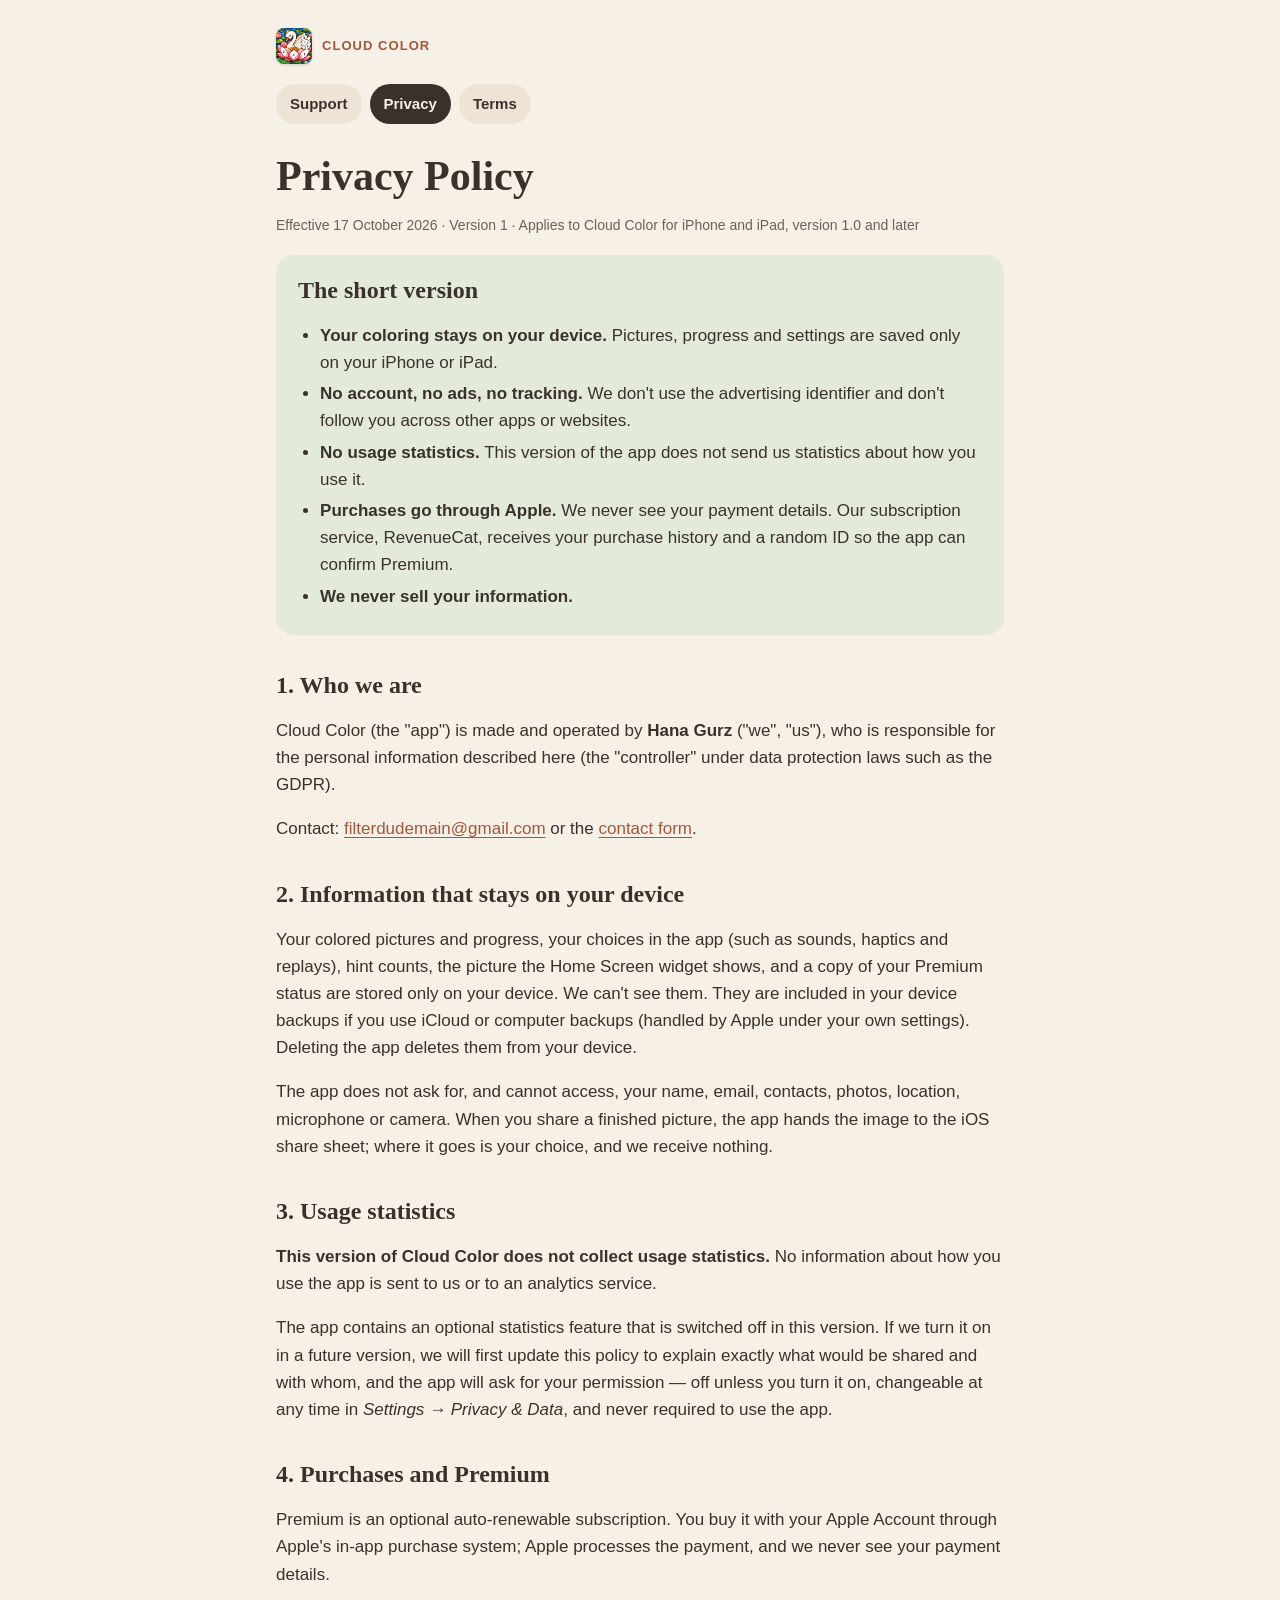
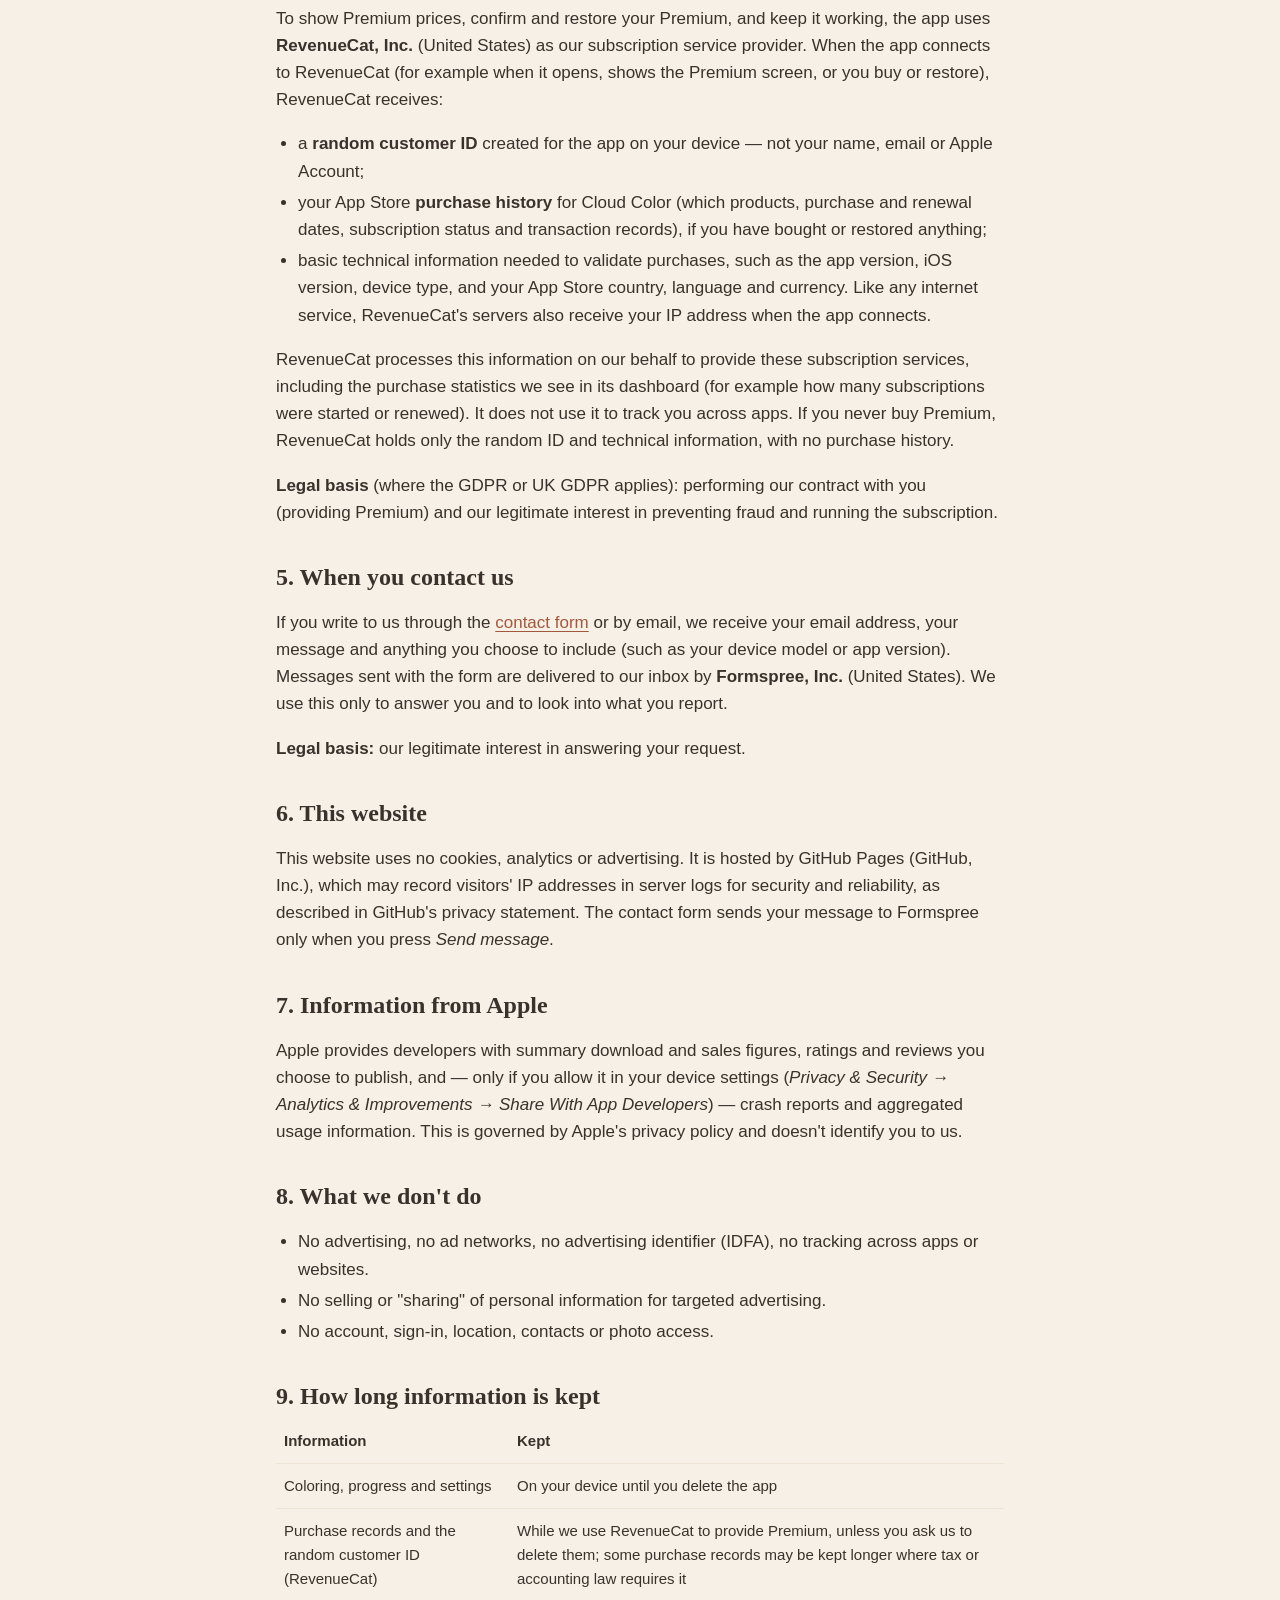
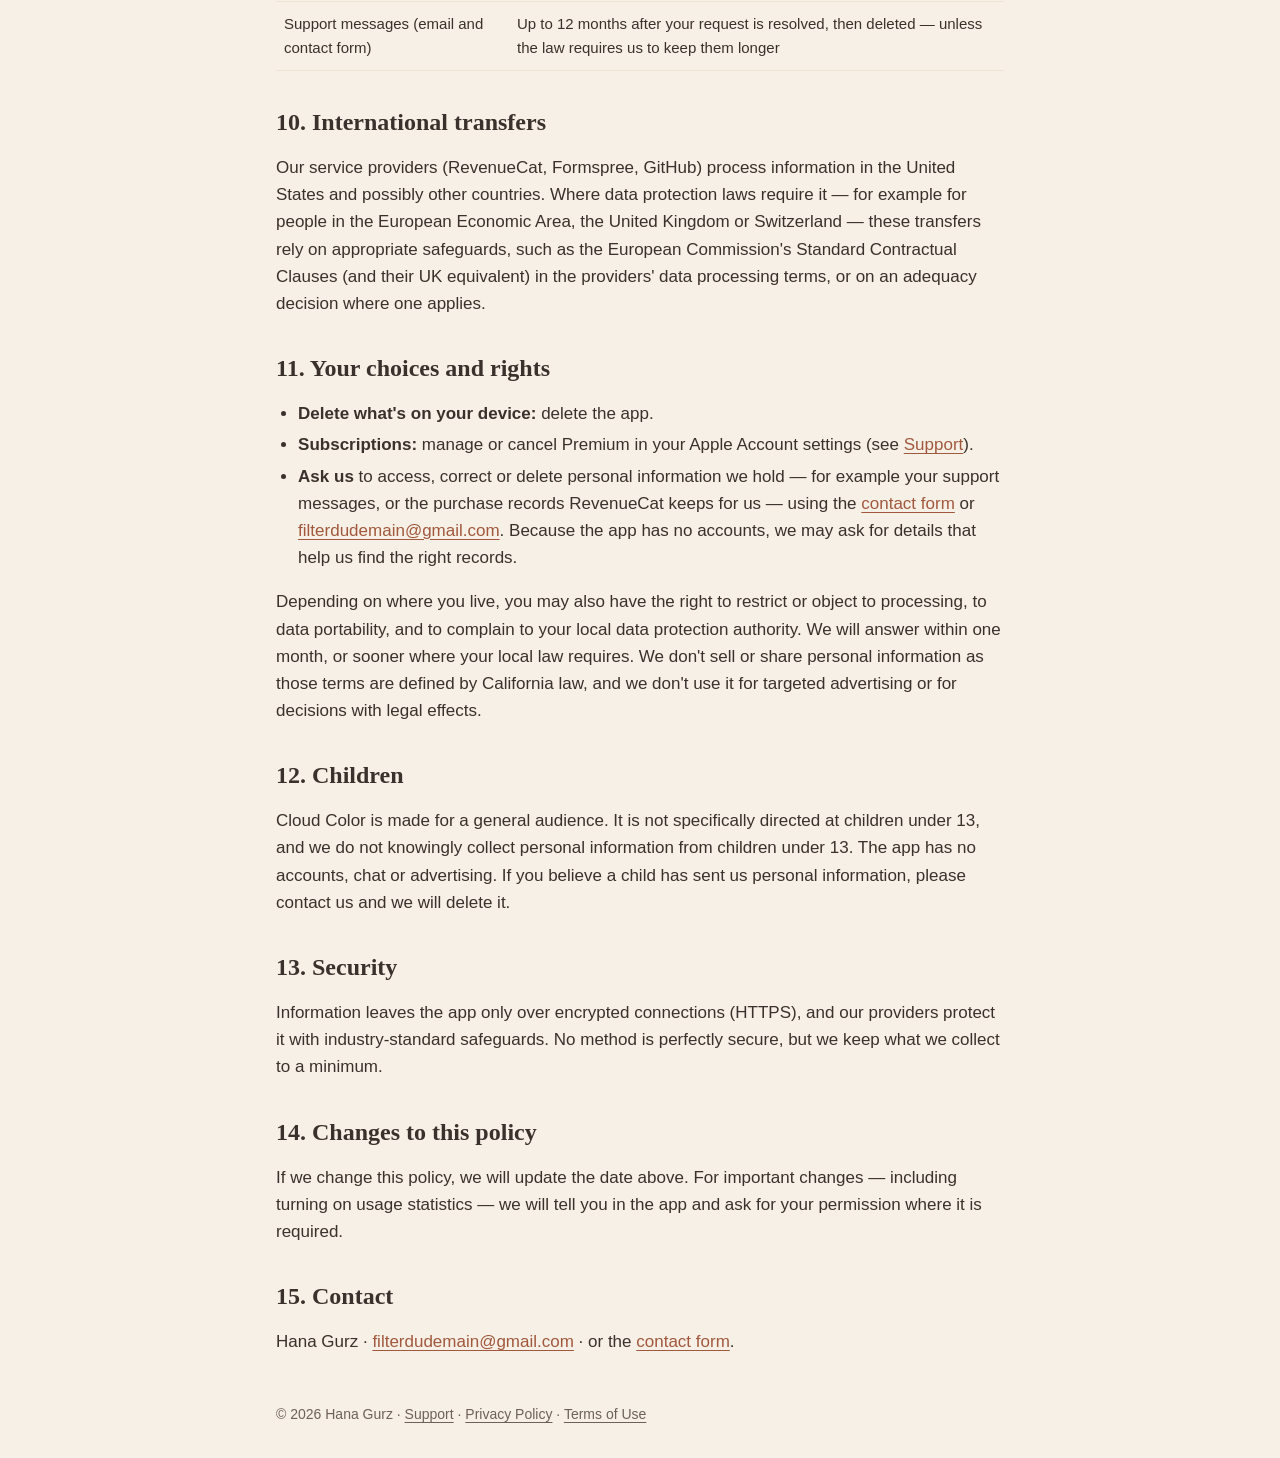
==== privacy/index.html @ 75141dd7 "Cloud Color support and privacy website" ====
<!doctype html>
<html lang="en">
<head>
<meta charset="utf-8">
<meta name="viewport" content="width=device-width, initial-scale=1">
<title>Privacy Policy · Cloud Color</title>
<meta name="description" content="How Cloud Color handles your information: your coloring stays on your device, no account, no ads, no tracking.">
<link rel="icon" href="../assets/favicon-32.png" type="image/png">
<link rel="apple-touch-icon" href="../assets/apple-touch-icon.png">
<link rel="stylesheet" href="../assets/style.css">
</head>
<body>
<div class="wrap">
<header class="site">
  <a class="brand" href="../"><img src="../assets/icon-256.png" alt="" width="36" height="36">Cloud Color</a>
  <nav class="site" aria-label="Site">
    <a href="../support/">Support</a>
    <a href="../privacy/" aria-current="page">Privacy</a>
    <a href="../terms/">Terms</a>
  </nav>
</header>

<main>
<h1>Privacy Policy</h1>
<p class="meta">Effective 17 October 2026 · Version 1 · Applies to Cloud Color for iPhone and iPad, version 1.0 and later</p>

<div class="card soft">
  <h2 style="margin-top:0">The short version</h2>
  <ul>
    <li><strong>Your coloring stays on your device.</strong> Pictures, progress and settings are saved only on your iPhone or iPad.</li>
    <li><strong>No account, no ads, no tracking.</strong> We don't use the advertising identifier and don't follow you across other apps or websites.</li>
    <li><strong>No usage statistics.</strong> This version of the app does not send us statistics about how you use it.</li>
    <li><strong>Purchases go through Apple.</strong> We never see your payment details. Our subscription service, RevenueCat, receives your purchase history and a random ID so the app can confirm Premium.</li>
    <li><strong>We never sell your information.</strong></li>
  </ul>
</div>

<h2 id="who">1. Who we are</h2>
<p>Cloud Color (the "app") is made and operated by <strong>Hana Gurz</strong> ("we", "us"), who is responsible for the personal information described here (the "controller" under data protection laws such as the GDPR).</p>
<p>Contact: <a href="mailto:filterdudemain@gmail.com">filterdudemain@gmail.com</a> or the <a href="../support/#contact">contact form</a>.</p>

<h2 id="device">2. Information that stays on your device</h2>
<p>Your colored pictures and progress, your choices in the app (such as sounds, haptics and replays), hint counts, the picture the Home Screen widget shows, and a copy of your Premium status are stored only on your device. We can't see them. They are included in your device backups if you use iCloud or computer backups (handled by Apple under your own settings). Deleting the app deletes them from your device.</p>
<p>The app does not ask for, and cannot access, your name, email, contacts, photos, location, microphone or camera. When you share a finished picture, the app hands the image to the iOS share sheet; where it goes is your choice, and we receive nothing.</p>

<h2 id="statistics">3. Usage statistics</h2>
<p><strong>This version of Cloud Color does not collect usage statistics.</strong> No information about how you use the app is sent to us or to an analytics service.</p>
<p>The app contains an optional statistics feature that is switched off in this version. If we turn it on in a future version, we will first update this policy to explain exactly what would be shared and with whom, and the app will ask for your permission — off unless you turn it on, changeable at any time in <em>Settings → Privacy &amp; Data</em>, and never required to use the app.</p>

<h2 id="purchases">4. Purchases and Premium</h2>
<p>Premium is an optional auto-renewable subscription. You buy it with your Apple Account through Apple's in-app purchase system; Apple processes the payment, and we never see your payment details.</p>
<p>To show Premium prices, confirm and restore your Premium, and keep it working, the app uses <strong>RevenueCat, Inc.</strong> (United States) as our subscription service provider. When the app connects to RevenueCat (for example when it opens, shows the Premium screen, or you buy or restore), RevenueCat receives:</p>
<ul>
  <li>a <strong>random customer ID</strong> created for the app on your device — not your name, email or Apple Account;</li>
  <li>your App Store <strong>purchase history</strong> for Cloud Color (which products, purchase and renewal dates, subscription status and transaction records), if you have bought or restored anything;</li>
  <li>basic technical information needed to validate purchases, such as the app version, iOS version, device type, and your App Store country, language and currency. Like any internet service, RevenueCat's servers also receive your IP address when the app connects.</li>
</ul>
<p>RevenueCat processes this information on our behalf to provide these subscription services, including the purchase statistics we see in its dashboard (for example how many subscriptions were started or renewed). It does not use it to track you across apps. If you never buy Premium, RevenueCat holds only the random ID and technical information, with no purchase history.</p>
<p><strong>Legal basis</strong> (where the GDPR or UK GDPR applies): performing our contract with you (providing Premium) and our legitimate interest in preventing fraud and running the subscription.</p>

<h2 id="support">5. When you contact us</h2>
<p>If you write to us through the <a href="../support/#contact">contact form</a> or by email, we receive your email address, your message and anything you choose to include (such as your device model or app version). Messages sent with the form are delivered to our inbox by <strong>Formspree, Inc.</strong> (United States). We use this only to answer you and to look into what you report.</p>
<p><strong>Legal basis:</strong> our legitimate interest in answering your request.</p>

<h2 id="website">6. This website</h2>
<p>This website uses no cookies, analytics or advertising. It is hosted by GitHub Pages (GitHub, Inc.), which may record visitors' IP addresses in server logs for security and reliability, as described in GitHub's privacy statement. The contact form sends your message to Formspree only when you press <em>Send message</em>.</p>

<h2 id="apple">7. Information from Apple</h2>
<p>Apple provides developers with summary download and sales figures, ratings and reviews you choose to publish, and — only if you allow it in your device settings (<em>Privacy &amp; Security → Analytics &amp; Improvements → Share With App Developers</em>) — crash reports and aggregated usage information. This is governed by Apple's privacy policy and doesn't identify you to us.</p>

<h2 id="dont">8. What we don't do</h2>
<ul>
  <li>No advertising, no ad networks, no advertising identifier (IDFA), no tracking across apps or websites.</li>
  <li>No selling or "sharing" of personal information for targeted advertising.</li>
  <li>No account, sign-in, location, contacts or photo access.</li>
</ul>

<h2 id="retention">9. How long information is kept</h2>
<div class="table-scroll">
<table>
  <thead><tr><th>Information</th><th>Kept</th></tr></thead>
  <tbody>
    <tr><td>Coloring, progress and settings</td><td>On your device until you delete the app</td></tr>
    <tr><td>Purchase records and the random customer ID (RevenueCat)</td><td>While we use RevenueCat to provide Premium, unless you ask us to delete them; some purchase records may be kept longer where tax or accounting law requires it</td></tr>
    <tr><td>Support messages (email and contact form)</td><td>Up to 12 months after your request is resolved, then deleted — unless the law requires us to keep them longer</td></tr>
  </tbody>
</table>
</div>

<h2 id="transfers">10. International transfers</h2>
<p>Our service providers (RevenueCat, Formspree, GitHub) process information in the United States and possibly other countries. Where data protection laws require it — for example for people in the European Economic Area, the United Kingdom or Switzerland — these transfers rely on appropriate safeguards, such as the European Commission's Standard Contractual Clauses (and their UK equivalent) in the providers' data processing terms, or on an adequacy decision where one applies.</p>

<h2 id="rights">11. Your choices and rights</h2>
<ul>
  <li><strong>Delete what's on your device:</strong> delete the app.</li>
  <li><strong>Subscriptions:</strong> manage or cancel Premium in your Apple Account settings (see <a href="../support/#billing">Support</a>).</li>
  <li><strong>Ask us</strong> to access, correct or delete personal information we hold — for example your support messages, or the purchase records RevenueCat keeps for us — using the <a href="../support/#contact">contact form</a> or <a href="mailto:filterdudemain@gmail.com">filterdudemain@gmail.com</a>. Because the app has no accounts, we may ask for details that help us find the right records.</li>
</ul>
<p>Depending on where you live, you may also have the right to restrict or object to processing, to data portability, and to complain to your local data protection authority. We will answer within one month, or sooner where your local law requires. We don't sell or share personal information as those terms are defined by California law, and we don't use it for targeted advertising or for decisions with legal effects.</p>

<h2 id="children">12. Children</h2>
<p>Cloud Color is made for a general audience. It is not specifically directed at children under 13, and we do not knowingly collect personal information from children under 13. The app has no accounts, chat or advertising. If you believe a child has sent us personal information, please contact us and we will delete it.</p>

<h2 id="security">13. Security</h2>
<p>Information leaves the app only over encrypted connections (HTTPS), and our providers protect it with industry-standard safeguards. No method is perfectly secure, but we keep what we collect to a minimum.</p>

<h2 id="changes">14. Changes to this policy</h2>
<p>If we change this policy, we will update the date above. For important changes — including turning on usage statistics — we will tell you in the app and ask for your permission where it is required.</p>

<h2 id="contact">15. Contact</h2>
<p>Hana Gurz · <a href="mailto:filterdudemain@gmail.com">filterdudemain@gmail.com</a> · or the <a href="../support/#contact">contact form</a>.</p>
</main>

<footer class="site">
  <p>© 2026 Hana Gurz · <a href="../support/">Support</a> · <a href="../privacy/">Privacy Policy</a> · <a href="../terms/">Terms of Use</a></p>
</footer>
</div>
</body>
</html>
---- assets/style.css ----
/* Legal and support site for Cloud Color. Plain static CSS: no fonts, scripts, cookies or trackers loaded from elsewhere. */
:root {
  --bg: #F6F0E6;
  --paper: #FFFCF7;
  --oatmeal: #EDE4D6;
  --ink: #3B312C;
  --ink-2: #6E6158;
  --terracotta: #A2583D;
  --sage: #5B7652;
  --sage-soft: #E3EADA;
  --gold-soft: #F7EDD3;
  --radius: 18px;
}
@media (prefers-color-scheme: dark) {
  :root:not([data-theme="light"]) {
    --bg: #221D1A;
    --paper: #2D2622;
    --oatmeal: #3A322D;
    --ink: #F3ECE2;
    --ink-2: #C9BCAE;
    --terracotta: #E59A7B;
    --sage: #A9C39C;
    --sage-soft: #2F3A2B;
    --gold-soft: #3A3122;
  }
}
* { box-sizing: border-box; }
html { -webkit-text-size-adjust: 100%; }
body {
  margin: 0;
  background: var(--bg);
  color: var(--ink);
  font: 17px/1.6 ui-rounded, -apple-system, BlinkMacSystemFont, "Segoe UI", Roboto, "Helvetica Neue", Arial, sans-serif;
}
a { color: var(--terracotta); text-underline-offset: 3px; }
a:focus-visible, button:focus-visible, input:focus-visible, select:focus-visible, textarea:focus-visible {
  outline: 3px solid var(--sage); outline-offset: 2px;
}
.wrap { max-width: 760px; margin: 0 auto; padding: 0 16px; }
header.site { padding: 28px 0 8px; }
header.site .brand { display: inline-flex; align-items: center; gap: 10px; font-weight: 700; letter-spacing: .08em; text-transform: uppercase; font-size: 13px; color: var(--terracotta); text-decoration: none; }
header.site .brand img { width: 36px; height: 36px; border-radius: 22%; box-shadow: 0 1px 3px rgba(0,0,0,.15); }
.hero { display: flex; align-items: center; gap: 20px; margin-top: 18px; }
.hero img { width: 104px; height: 104px; border-radius: 22%; box-shadow: 0 6px 18px rgba(59,49,44,.18); flex: none; }
.hero h1 { margin: 0; }
@media (max-width: 480px) { .hero { flex-direction: column; align-items: flex-start; gap: 14px; } .hero img { width: 84px; height: 84px; } }
.steps li { margin: 6px 0; }
nav.site { display: flex; flex-wrap: wrap; gap: 8px; margin-top: 12px; }
nav.site a {
  text-decoration: none; color: var(--ink); background: var(--oatmeal);
  padding: 8px 14px; border-radius: 999px; font-size: 15px; font-weight: 600;
}
nav.site a[aria-current="page"] { background: var(--ink); color: var(--bg); }
h1 { font-family: ui-serif, Georgia, "Times New Roman", serif; font-size: clamp(30px, 6vw, 42px); line-height: 1.15; margin: 20px 0 6px; }
h2 { font-family: ui-serif, Georgia, "Times New Roman", serif; font-size: 24px; line-height: 1.25; margin: 36px 0 8px; }
h3 { font-size: 18px; margin: 22px 0 4px; }
.lede { color: var(--ink-2); font-size: 18px; margin-top: 0; }
.meta { color: var(--ink-2); font-size: 14px; }
.card { background: var(--paper); border-radius: var(--radius); padding: 20px 22px; margin: 18px 0; box-shadow: 0 1px 0 rgba(0,0,0,.04); }
.card.soft { background: var(--sage-soft); }
.card.note { background: var(--gold-soft); }
.card > :first-child { margin-top: 0; }
.card > :last-child { margin-bottom: 0; }
ul, ol { padding-left: 1.3em; }
li { margin: 4px 0; }
table { width: 100%; border-collapse: collapse; font-size: 15px; }
th, td { text-align: left; vertical-align: top; padding: 10px 8px; border-bottom: 1px solid var(--oatmeal); }
th { font-weight: 700; }
.table-scroll { overflow-x: auto; }
.placeholder { background: var(--gold-soft); border-radius: 6px; padding: 0 4px; font-weight: 600; }
details { background: var(--paper); border-radius: var(--radius); padding: 14px 18px; margin: 10px 0; }
details summary { cursor: pointer; font-weight: 700; }
details[open] summary { margin-bottom: 6px; }
form .field { margin: 14px 0; }
label { display: block; font-weight: 600; margin-bottom: 6px; }
.hint { display: block; color: var(--ink-2); font-size: 14px; font-weight: 400; margin-top: 2px; }
input[type="email"], input[type="text"], select, textarea {
  min-height: 48px;
  width: 100%; font: inherit; color: var(--ink); background: var(--bg);
  border: 1.5px solid var(--oatmeal); border-radius: 12px; padding: 10px 12px;
}
textarea { min-height: 150px; resize: vertical; }
button {
  font: inherit; font-weight: 700; color: var(--bg); background: var(--ink);
  border: 0; border-radius: 999px; padding: 12px 26px; cursor: pointer; min-height: 48px;
}
button[disabled] { opacity: .6; cursor: progress; }
.hidden { position: absolute; left: -9999px; width: 1px; height: 1px; overflow: hidden; }
.status { margin-top: 14px; font-weight: 600; }
.status.ok { color: var(--sage); }
.status.error { color: var(--terracotta); }
.required { color: var(--terracotta); }
footer.site { margin: 48px 0 32px; color: var(--ink-2); font-size: 14px; }
footer.site a { color: var(--ink-2); }
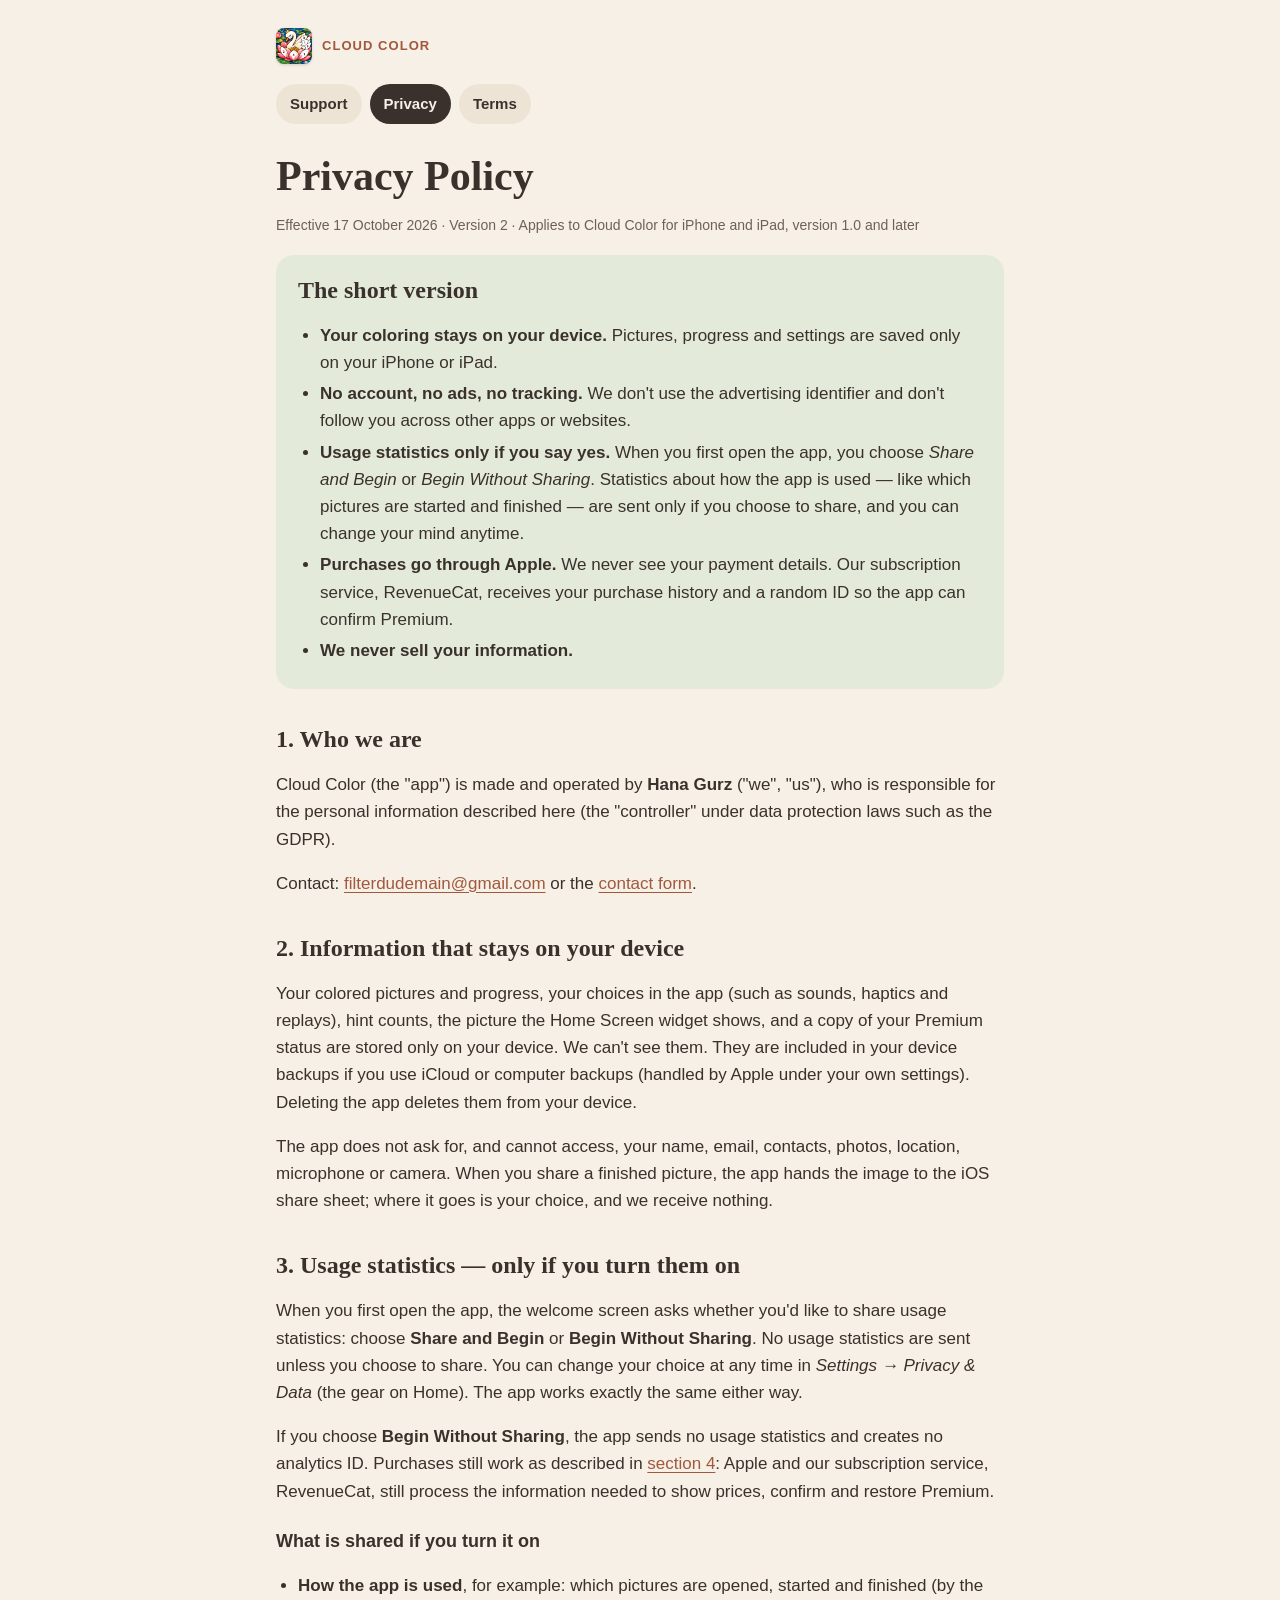
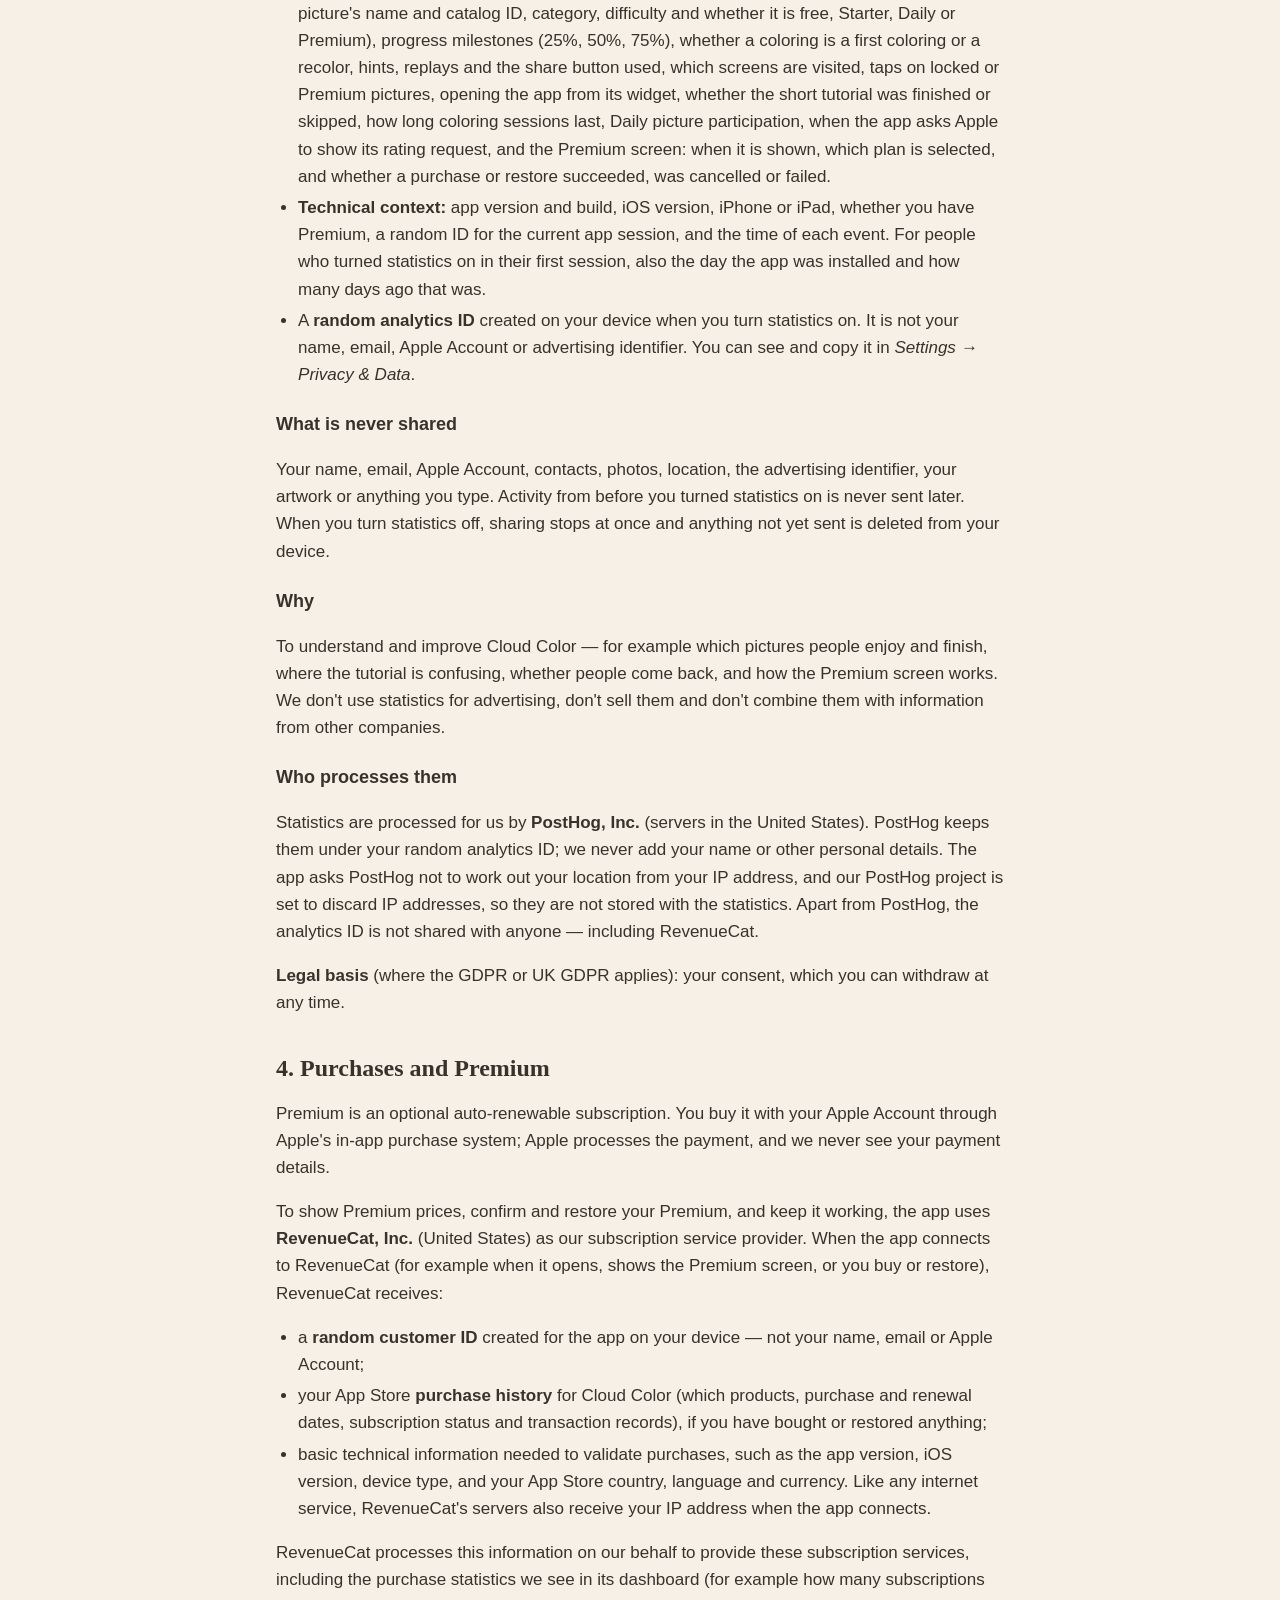
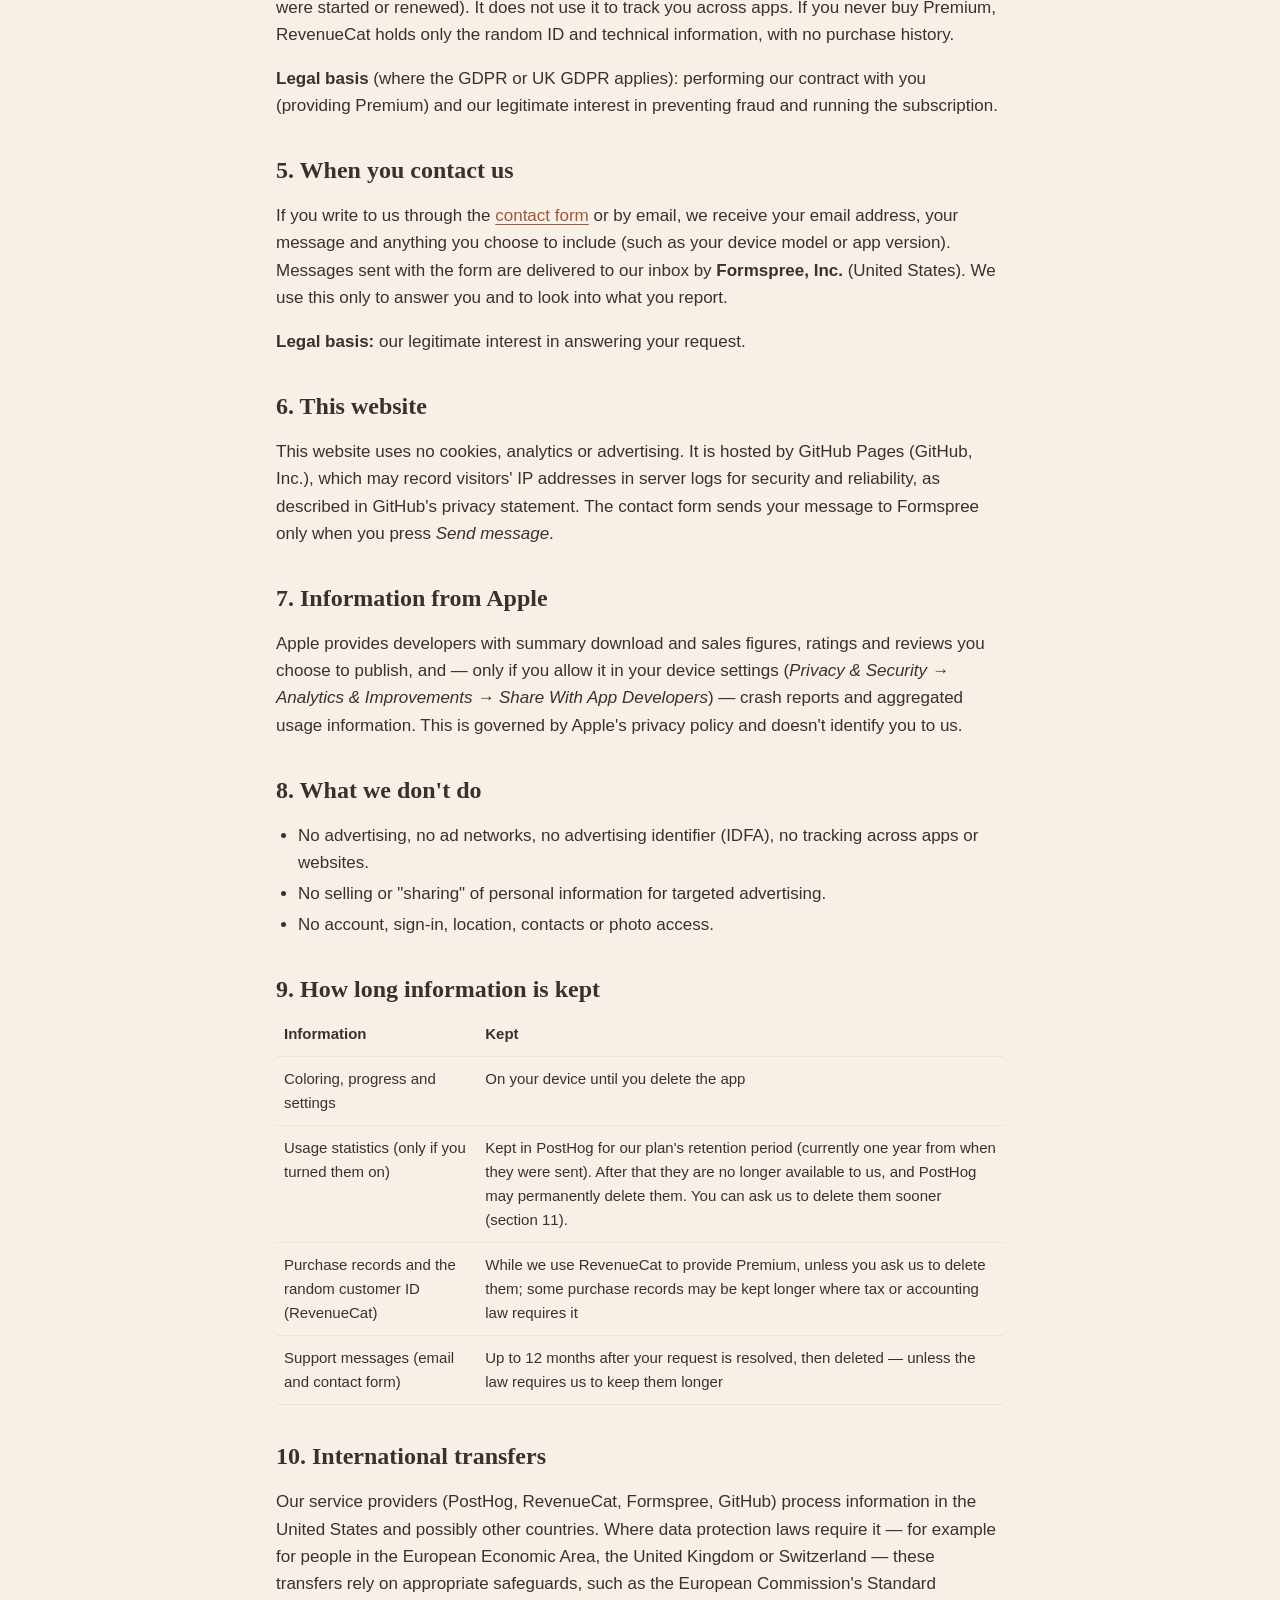
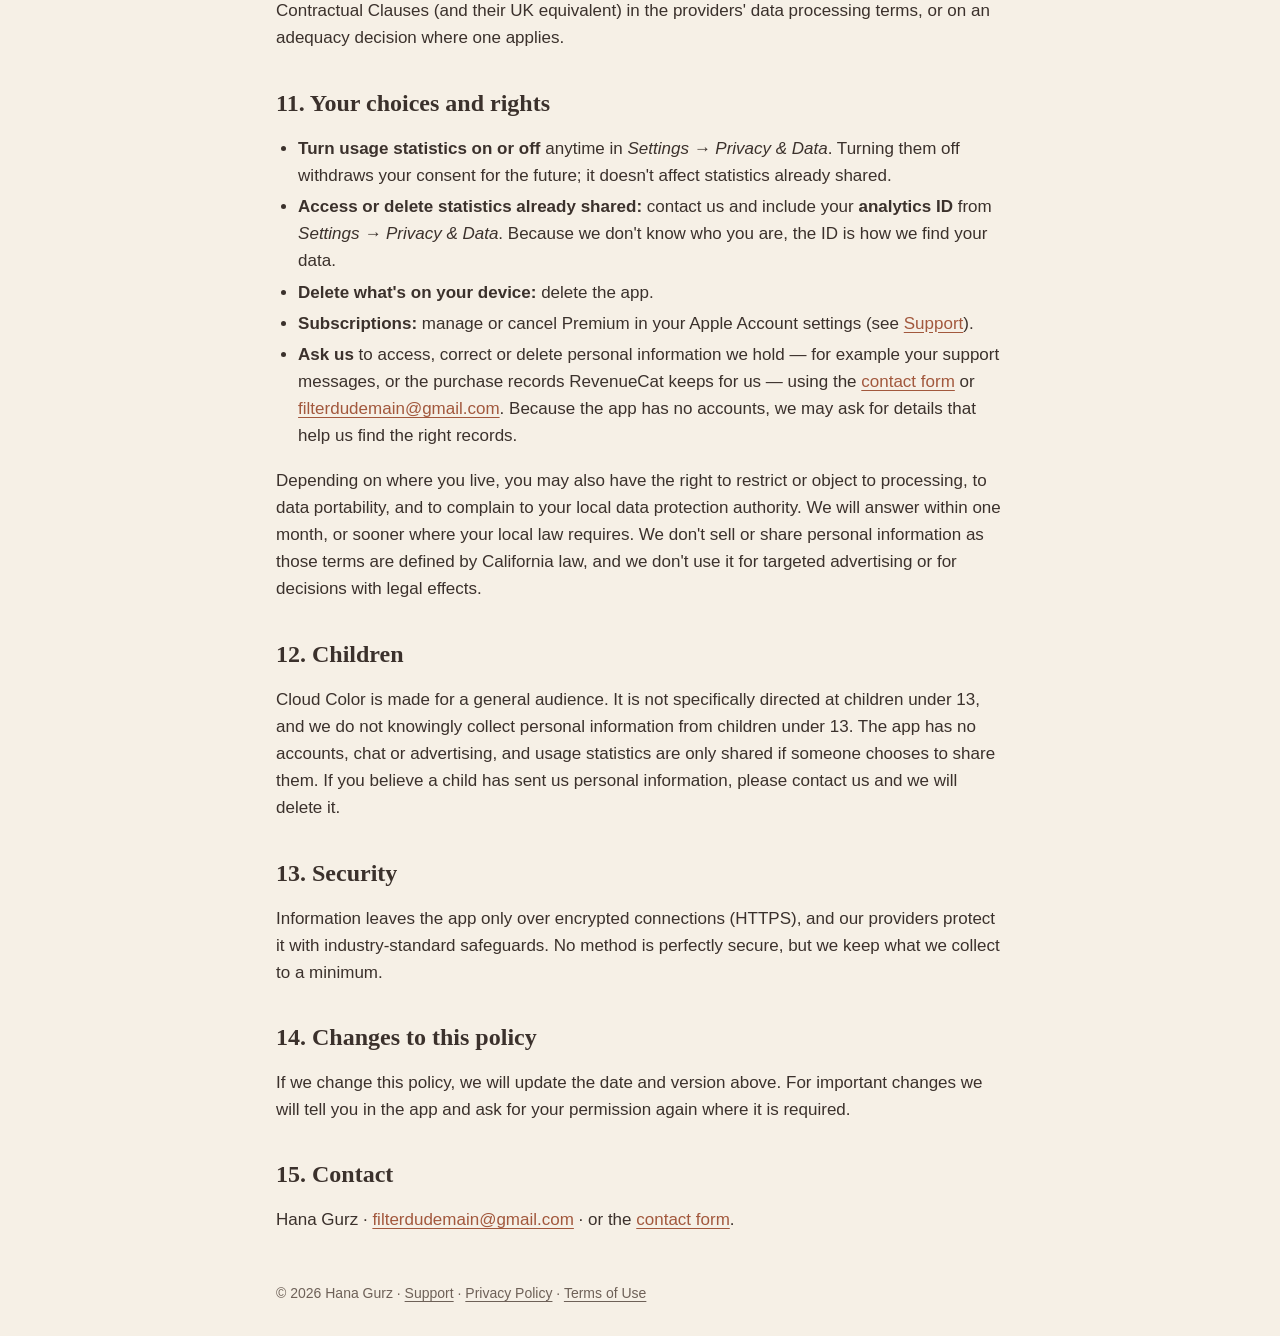
==== commit 3a8ae64d: "Privacy Policy version 2: optional usage statistics (Share and Begin / Begin Without Sharing), PostH" ====
--- a/privacy/index.html
+++ b/privacy/index.html
@@ -4,7 +4,7 @@
 <meta charset="utf-8">
 <meta name="viewport" content="width=device-width, initial-scale=1">
 <title>Privacy Policy · Cloud Color</title>
-<meta name="description" content="How Cloud Color handles your information: your coloring stays on your device, no account, no ads, no tracking.">
+<meta name="description" content="How Cloud Color handles your information: your coloring stays on your device; optional usage statistics only if you turn them on; no account, no ads, no tracking.">
 <link rel="icon" href="../assets/favicon-32.png" type="image/png">
 <link rel="apple-touch-icon" href="../assets/apple-touch-icon.png">
 <link rel="stylesheet" href="../assets/style.css">
@@ -22,14 +22,14 @@
 
 <main>
 <h1>Privacy Policy</h1>
-<p class="meta">Effective 17 October 2026 · Version 1 · Applies to Cloud Color for iPhone and iPad, version 1.0 and later</p>
+<p class="meta">Effective 17 October 2026 · Version 2 · Applies to Cloud Color for iPhone and iPad, version 1.0 and later</p>
 
 <div class="card soft">
   <h2 style="margin-top:0">The short version</h2>
   <ul>
     <li><strong>Your coloring stays on your device.</strong> Pictures, progress and settings are saved only on your iPhone or iPad.</li>
     <li><strong>No account, no ads, no tracking.</strong> We don't use the advertising identifier and don't follow you across other apps or websites.</li>
-    <li><strong>No usage statistics.</strong> This version of the app does not send us statistics about how you use it.</li>
+    <li><strong>Usage statistics only if you say yes.</strong> When you first open the app, you choose <em>Share and Begin</em> or <em>Begin Without Sharing</em>. Statistics about how the app is used — like which pictures are started and finished — are sent only if you choose to share, and you can change your mind anytime.</li>
     <li><strong>Purchases go through Apple.</strong> We never see your payment details. Our subscription service, RevenueCat, receives your purchase history and a random ID so the app can confirm Premium.</li>
     <li><strong>We never sell your information.</strong></li>
   </ul>
@@ -43,9 +43,22 @@
 <p>Your colored pictures and progress, your choices in the app (such as sounds, haptics and replays), hint counts, the picture the Home Screen widget shows, and a copy of your Premium status are stored only on your device. We can't see them. They are included in your device backups if you use iCloud or computer backups (handled by Apple under your own settings). Deleting the app deletes them from your device.</p>
 <p>The app does not ask for, and cannot access, your name, email, contacts, photos, location, microphone or camera. When you share a finished picture, the app hands the image to the iOS share sheet; where it goes is your choice, and we receive nothing.</p>
 
-<h2 id="statistics">3. Usage statistics</h2>
-<p><strong>This version of Cloud Color does not collect usage statistics.</strong> No information about how you use the app is sent to us or to an analytics service.</p>
-<p>The app contains an optional statistics feature that is switched off in this version. If we turn it on in a future version, we will first update this policy to explain exactly what would be shared and with whom, and the app will ask for your permission — off unless you turn it on, changeable at any time in <em>Settings → Privacy &amp; Data</em>, and never required to use the app.</p>
+<h2 id="statistics">3. Usage statistics — only if you turn them on</h2>
+<p>When you first open the app, the welcome screen asks whether you'd like to share usage statistics: choose <strong>Share and Begin</strong> or <strong>Begin Without Sharing</strong>. No usage statistics are sent unless you choose to share. You can change your choice at any time in <em>Settings → Privacy &amp; Data</em> (the gear on Home). The app works exactly the same either way.</p>
+<p>If you choose <strong>Begin Without Sharing</strong>, the app sends no usage statistics and creates no analytics ID. Purchases still work as described in <a href="#purchases">section 4</a>: Apple and our subscription service, RevenueCat, still process the information needed to show prices, confirm and restore Premium.</p>
+<h3>What is shared if you turn it on</h3>
+<ul>
+  <li><strong>How the app is used</strong>, for example: which pictures are opened, started and finished (by the picture's name and catalog ID, category, difficulty and whether it is free, Starter, Daily or Premium), progress milestones (25%, 50%, 75%), whether a coloring is a first coloring or a recolor, hints, replays and the share button used, which screens are visited, taps on locked or Premium pictures, opening the app from its widget, whether the short tutorial was finished or skipped, how long coloring sessions last, Daily picture participation, when the app asks Apple to show its rating request, and the Premium screen: when it is shown, which plan is selected, and whether a purchase or restore succeeded, was cancelled or failed.</li>
+  <li><strong>Technical context:</strong> app version and build, iOS version, iPhone or iPad, whether you have Premium, a random ID for the current app session, and the time of each event. For people who turned statistics on in their first session, also the day the app was installed and how many days ago that was.</li>
+  <li>A <strong>random analytics ID</strong> created on your device when you turn statistics on. It is not your name, email, Apple Account or advertising identifier. You can see and copy it in <em>Settings → Privacy &amp; Data</em>.</li>
+</ul>
+<h3>What is never shared</h3>
+<p>Your name, email, Apple Account, contacts, photos, location, the advertising identifier, your artwork or anything you type. Activity from before you turned statistics on is never sent later. When you turn statistics off, sharing stops at once and anything not yet sent is deleted from your device.</p>
+<h3>Why</h3>
+<p>To understand and improve Cloud Color — for example which pictures people enjoy and finish, where the tutorial is confusing, whether people come back, and how the Premium screen works. We don't use statistics for advertising, don't sell them and don't combine them with information from other companies.</p>
+<h3>Who processes them</h3>
+<p>Statistics are processed for us by <strong>PostHog, Inc.</strong> (servers in the United States). PostHog keeps them under your random analytics ID; we never add your name or other personal details. The app asks PostHog not to work out your location from your IP address, and our PostHog project is set to discard IP addresses, so they are not stored with the statistics. Apart from PostHog, the analytics ID is not shared with anyone — including RevenueCat.</p>
+<p><strong>Legal basis</strong> (where the GDPR or UK GDPR applies): your consent, which you can withdraw at any time.</p>
 
 <h2 id="purchases">4. Purchases and Premium</h2>
 <p>Premium is an optional auto-renewable subscription. You buy it with your Apple Account through Apple's in-app purchase system; Apple processes the payment, and we never see your payment details.</p>
@@ -81,6 +94,7 @@
   <thead><tr><th>Information</th><th>Kept</th></tr></thead>
   <tbody>
     <tr><td>Coloring, progress and settings</td><td>On your device until you delete the app</td></tr>
+    <tr><td>Usage statistics (only if you turned them on)</td><td>Kept in PostHog for our plan's retention period (currently one year from when they were sent). After that they are no longer available to us, and PostHog may permanently delete them. You can ask us to delete them sooner (section 11).</td></tr>
     <tr><td>Purchase records and the random customer ID (RevenueCat)</td><td>While we use RevenueCat to provide Premium, unless you ask us to delete them; some purchase records may be kept longer where tax or accounting law requires it</td></tr>
     <tr><td>Support messages (email and contact form)</td><td>Up to 12 months after your request is resolved, then deleted — unless the law requires us to keep them longer</td></tr>
   </tbody>
@@ -88,10 +102,12 @@
 </div>
 
 <h2 id="transfers">10. International transfers</h2>
-<p>Our service providers (RevenueCat, Formspree, GitHub) process information in the United States and possibly other countries. Where data protection laws require it — for example for people in the European Economic Area, the United Kingdom or Switzerland — these transfers rely on appropriate safeguards, such as the European Commission's Standard Contractual Clauses (and their UK equivalent) in the providers' data processing terms, or on an adequacy decision where one applies.</p>
+<p>Our service providers (PostHog, RevenueCat, Formspree, GitHub) process information in the United States and possibly other countries. Where data protection laws require it — for example for people in the European Economic Area, the United Kingdom or Switzerland — these transfers rely on appropriate safeguards, such as the European Commission's Standard Contractual Clauses (and their UK equivalent) in the providers' data processing terms, or on an adequacy decision where one applies.</p>
 
 <h2 id="rights">11. Your choices and rights</h2>
 <ul>
+  <li><strong>Turn usage statistics on or off</strong> anytime in <em>Settings → Privacy &amp; Data</em>. Turning them off withdraws your consent for the future; it doesn't affect statistics already shared.</li>
+  <li><strong>Access or delete statistics already shared:</strong> contact us and include your <strong>analytics ID</strong> from <em>Settings → Privacy &amp; Data</em>. Because we don't know who you are, the ID is how we find your data.</li>
   <li><strong>Delete what's on your device:</strong> delete the app.</li>
   <li><strong>Subscriptions:</strong> manage or cancel Premium in your Apple Account settings (see <a href="../support/#billing">Support</a>).</li>
   <li><strong>Ask us</strong> to access, correct or delete personal information we hold — for example your support messages, or the purchase records RevenueCat keeps for us — using the <a href="../support/#contact">contact form</a> or <a href="mailto:filterdudemain@gmail.com">filterdudemain@gmail.com</a>. Because the app has no accounts, we may ask for details that help us find the right records.</li>
@@ -99,13 +115,13 @@
 <p>Depending on where you live, you may also have the right to restrict or object to processing, to data portability, and to complain to your local data protection authority. We will answer within one month, or sooner where your local law requires. We don't sell or share personal information as those terms are defined by California law, and we don't use it for targeted advertising or for decisions with legal effects.</p>
 
 <h2 id="children">12. Children</h2>
-<p>Cloud Color is made for a general audience. It is not specifically directed at children under 13, and we do not knowingly collect personal information from children under 13. The app has no accounts, chat or advertising. If you believe a child has sent us personal information, please contact us and we will delete it.</p>
+<p>Cloud Color is made for a general audience. It is not specifically directed at children under 13, and we do not knowingly collect personal information from children under 13. The app has no accounts, chat or advertising, and usage statistics are only shared if someone chooses to share them. If you believe a child has sent us personal information, please contact us and we will delete it.</p>
 
 <h2 id="security">13. Security</h2>
 <p>Information leaves the app only over encrypted connections (HTTPS), and our providers protect it with industry-standard safeguards. No method is perfectly secure, but we keep what we collect to a minimum.</p>
 
 <h2 id="changes">14. Changes to this policy</h2>
-<p>If we change this policy, we will update the date above. For important changes — including turning on usage statistics — we will tell you in the app and ask for your permission where it is required.</p>
+<p>If we change this policy, we will update the date and version above. For important changes we will tell you in the app and ask for your permission again where it is required.</p>
 
 <h2 id="contact">15. Contact</h2>
 <p>Hana Gurz · <a href="mailto:filterdudemain@gmail.com">filterdudemain@gmail.com</a> · or the <a href="../support/#contact">contact form</a>.</p>
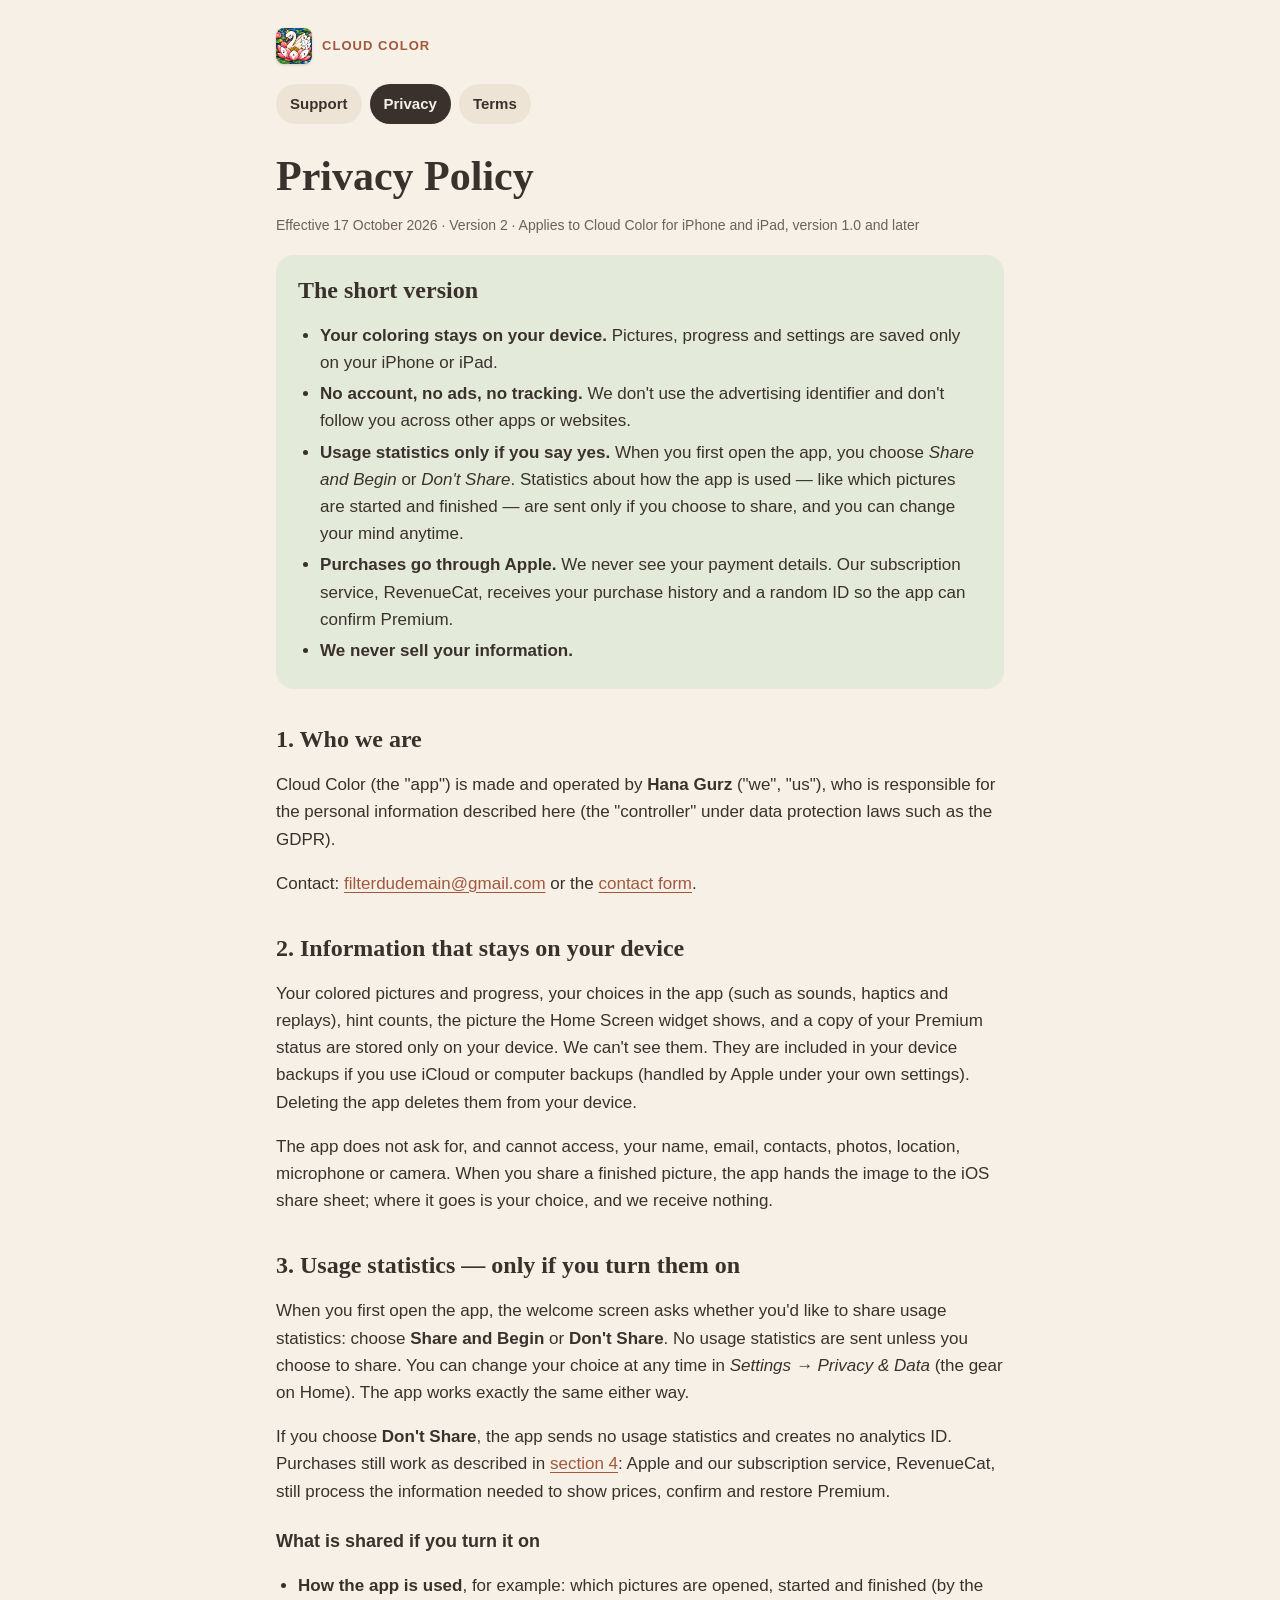
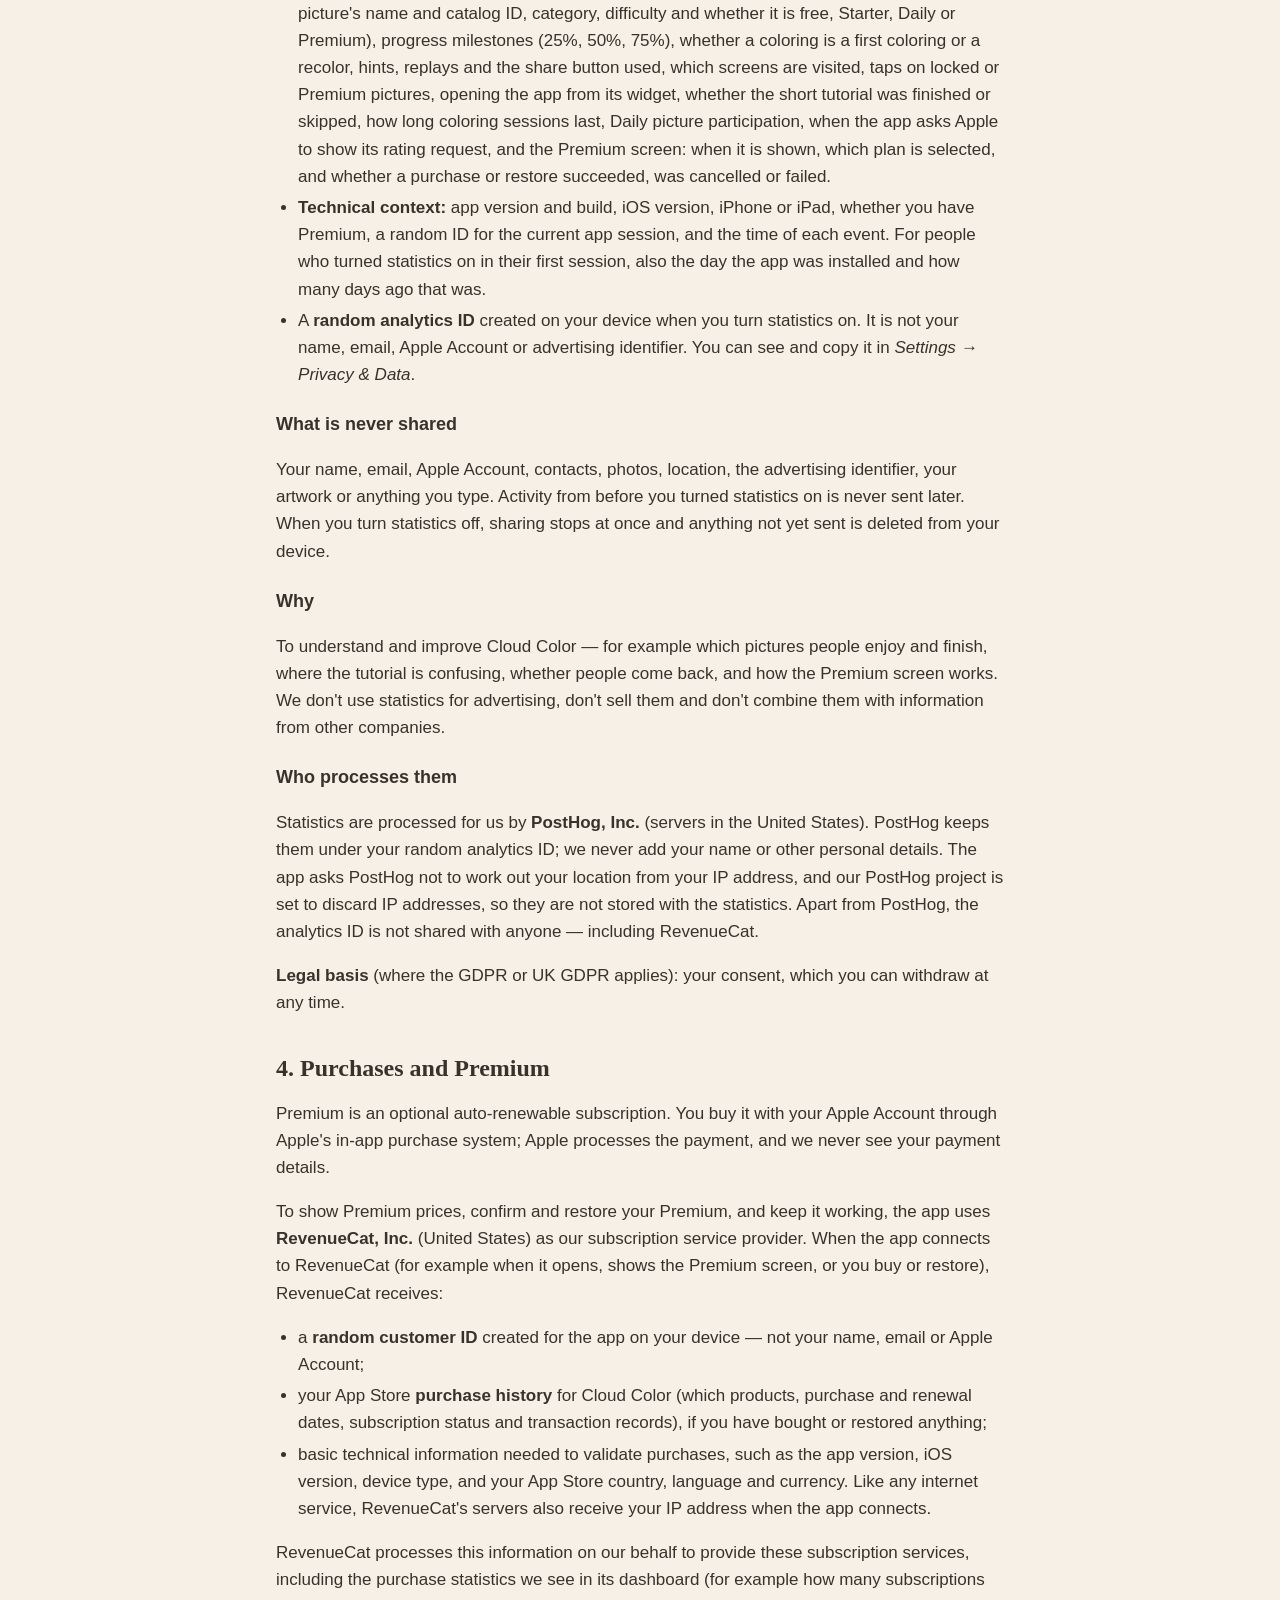
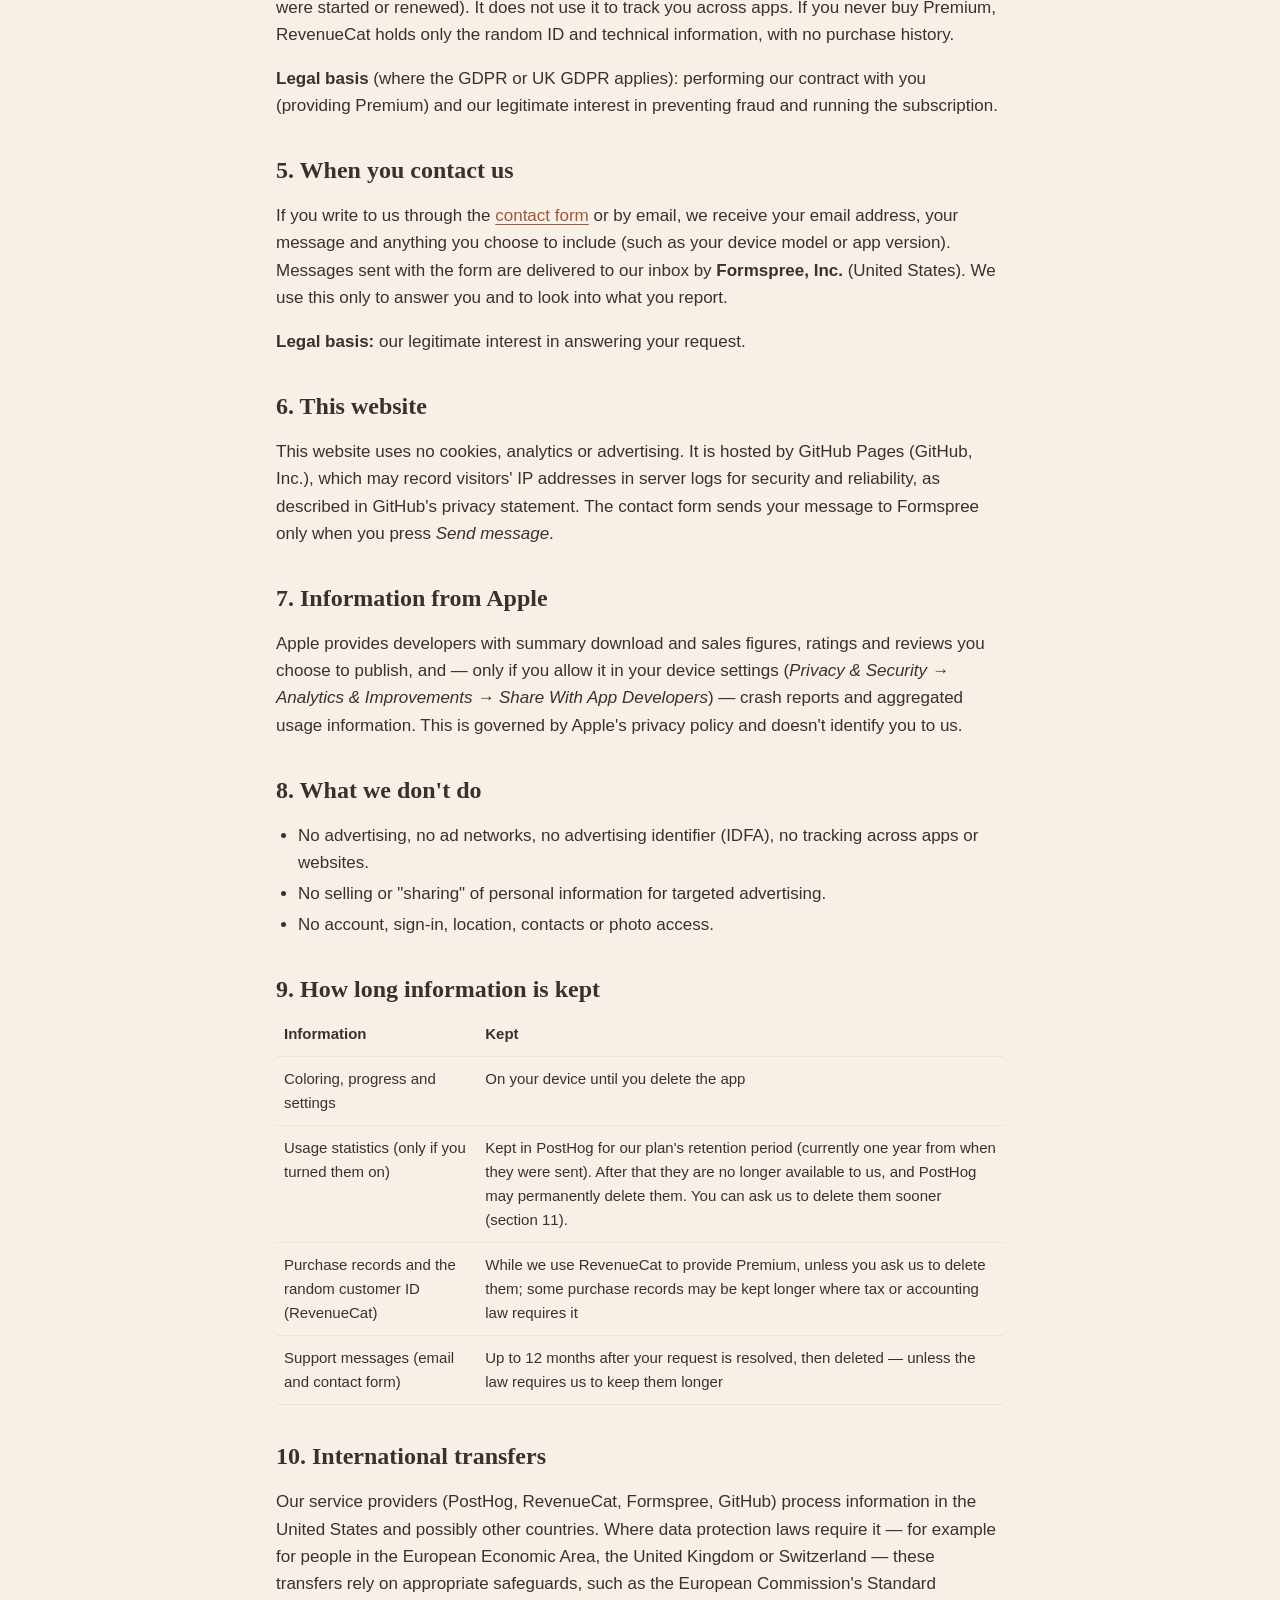
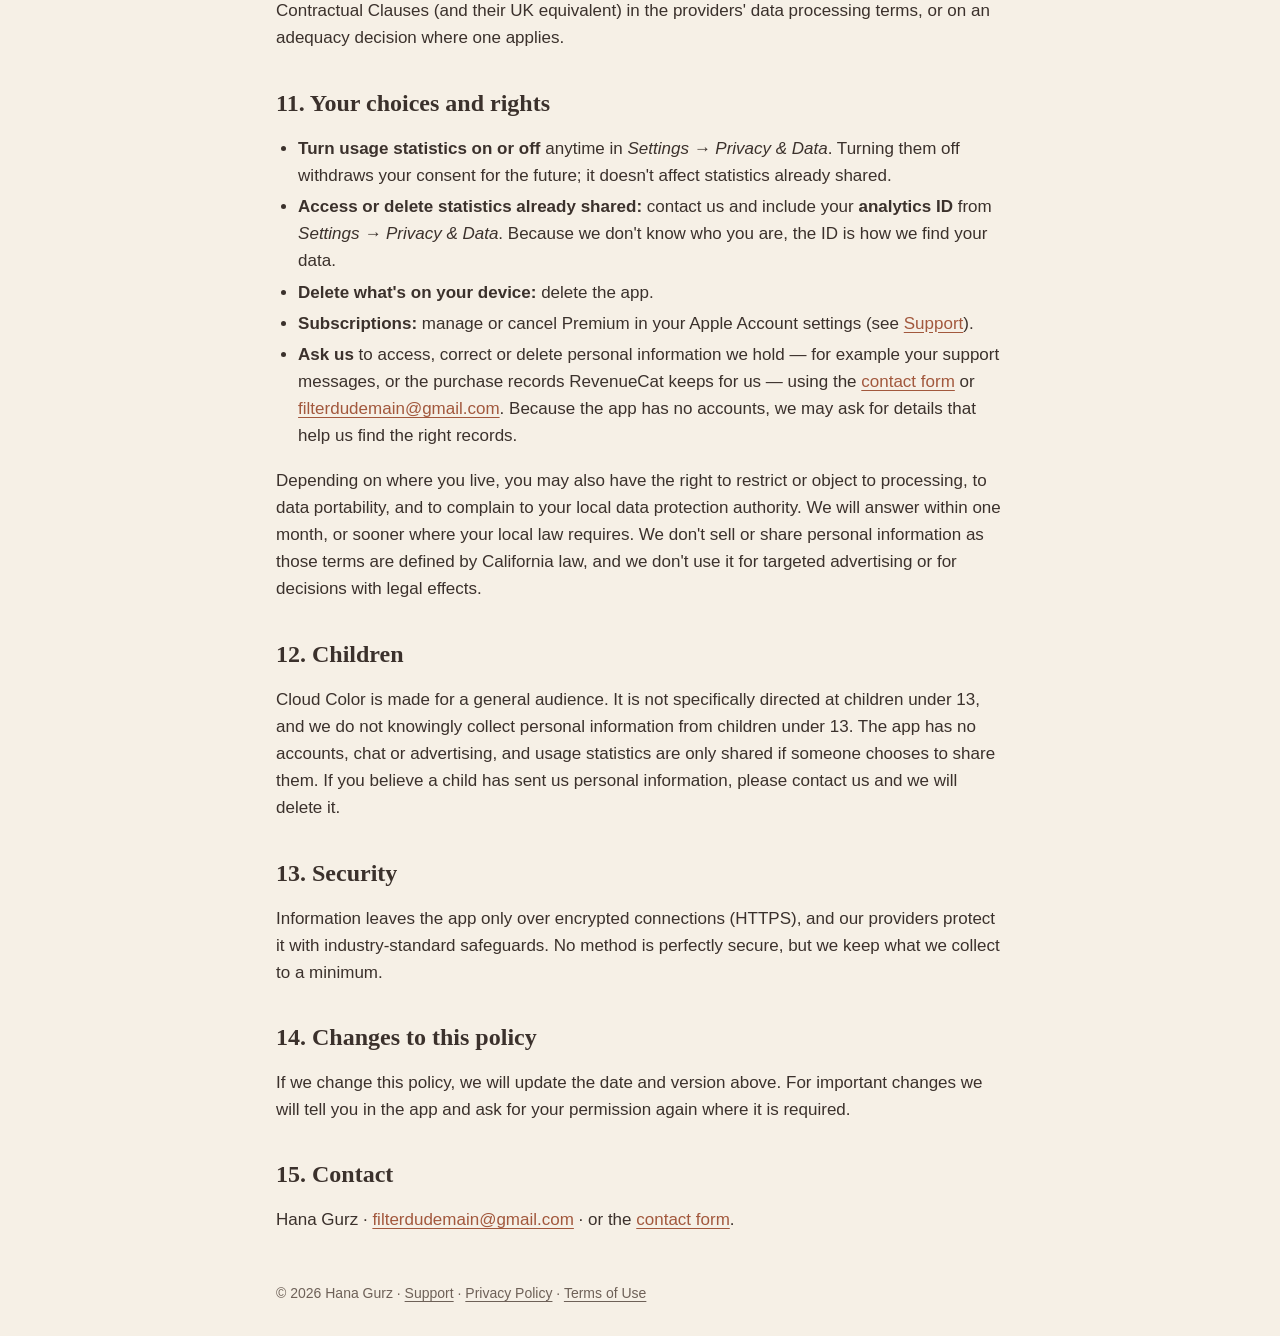
==== commit 5e4050b0: "Policy v2: the decline button is now called Don't Share" ====
--- a/privacy/index.html
+++ b/privacy/index.html
@@ -29,7 +29,7 @@
   <ul>
     <li><strong>Your coloring stays on your device.</strong> Pictures, progress and settings are saved only on your iPhone or iPad.</li>
     <li><strong>No account, no ads, no tracking.</strong> We don't use the advertising identifier and don't follow you across other apps or websites.</li>
-    <li><strong>Usage statistics only if you say yes.</strong> When you first open the app, you choose <em>Share and Begin</em> or <em>Begin Without Sharing</em>. Statistics about how the app is used — like which pictures are started and finished — are sent only if you choose to share, and you can change your mind anytime.</li>
+    <li><strong>Usage statistics only if you say yes.</strong> When you first open the app, you choose <em>Share and Begin</em> or <em>Don't Share</em>. Statistics about how the app is used — like which pictures are started and finished — are sent only if you choose to share, and you can change your mind anytime.</li>
     <li><strong>Purchases go through Apple.</strong> We never see your payment details. Our subscription service, RevenueCat, receives your purchase history and a random ID so the app can confirm Premium.</li>
     <li><strong>We never sell your information.</strong></li>
   </ul>
@@ -44,8 +44,8 @@
 <p>The app does not ask for, and cannot access, your name, email, contacts, photos, location, microphone or camera. When you share a finished picture, the app hands the image to the iOS share sheet; where it goes is your choice, and we receive nothing.</p>
 
 <h2 id="statistics">3. Usage statistics — only if you turn them on</h2>
-<p>When you first open the app, the welcome screen asks whether you'd like to share usage statistics: choose <strong>Share and Begin</strong> or <strong>Begin Without Sharing</strong>. No usage statistics are sent unless you choose to share. You can change your choice at any time in <em>Settings → Privacy &amp; Data</em> (the gear on Home). The app works exactly the same either way.</p>
-<p>If you choose <strong>Begin Without Sharing</strong>, the app sends no usage statistics and creates no analytics ID. Purchases still work as described in <a href="#purchases">section 4</a>: Apple and our subscription service, RevenueCat, still process the information needed to show prices, confirm and restore Premium.</p>
+<p>When you first open the app, the welcome screen asks whether you'd like to share usage statistics: choose <strong>Share and Begin</strong> or <strong>Don't Share</strong>. No usage statistics are sent unless you choose to share. You can change your choice at any time in <em>Settings → Privacy &amp; Data</em> (the gear on Home). The app works exactly the same either way.</p>
+<p>If you choose <strong>Don't Share</strong>, the app sends no usage statistics and creates no analytics ID. Purchases still work as described in <a href="#purchases">section 4</a>: Apple and our subscription service, RevenueCat, still process the information needed to show prices, confirm and restore Premium.</p>
 <h3>What is shared if you turn it on</h3>
 <ul>
   <li><strong>How the app is used</strong>, for example: which pictures are opened, started and finished (by the picture's name and catalog ID, category, difficulty and whether it is free, Starter, Daily or Premium), progress milestones (25%, 50%, 75%), whether a coloring is a first coloring or a recolor, hints, replays and the share button used, which screens are visited, taps on locked or Premium pictures, opening the app from its widget, whether the short tutorial was finished or skipped, how long coloring sessions last, Daily picture participation, when the app asks Apple to show its rating request, and the Premium screen: when it is shown, which plan is selected, and whether a purchase or restore succeeded, was cancelled or failed.</li>
